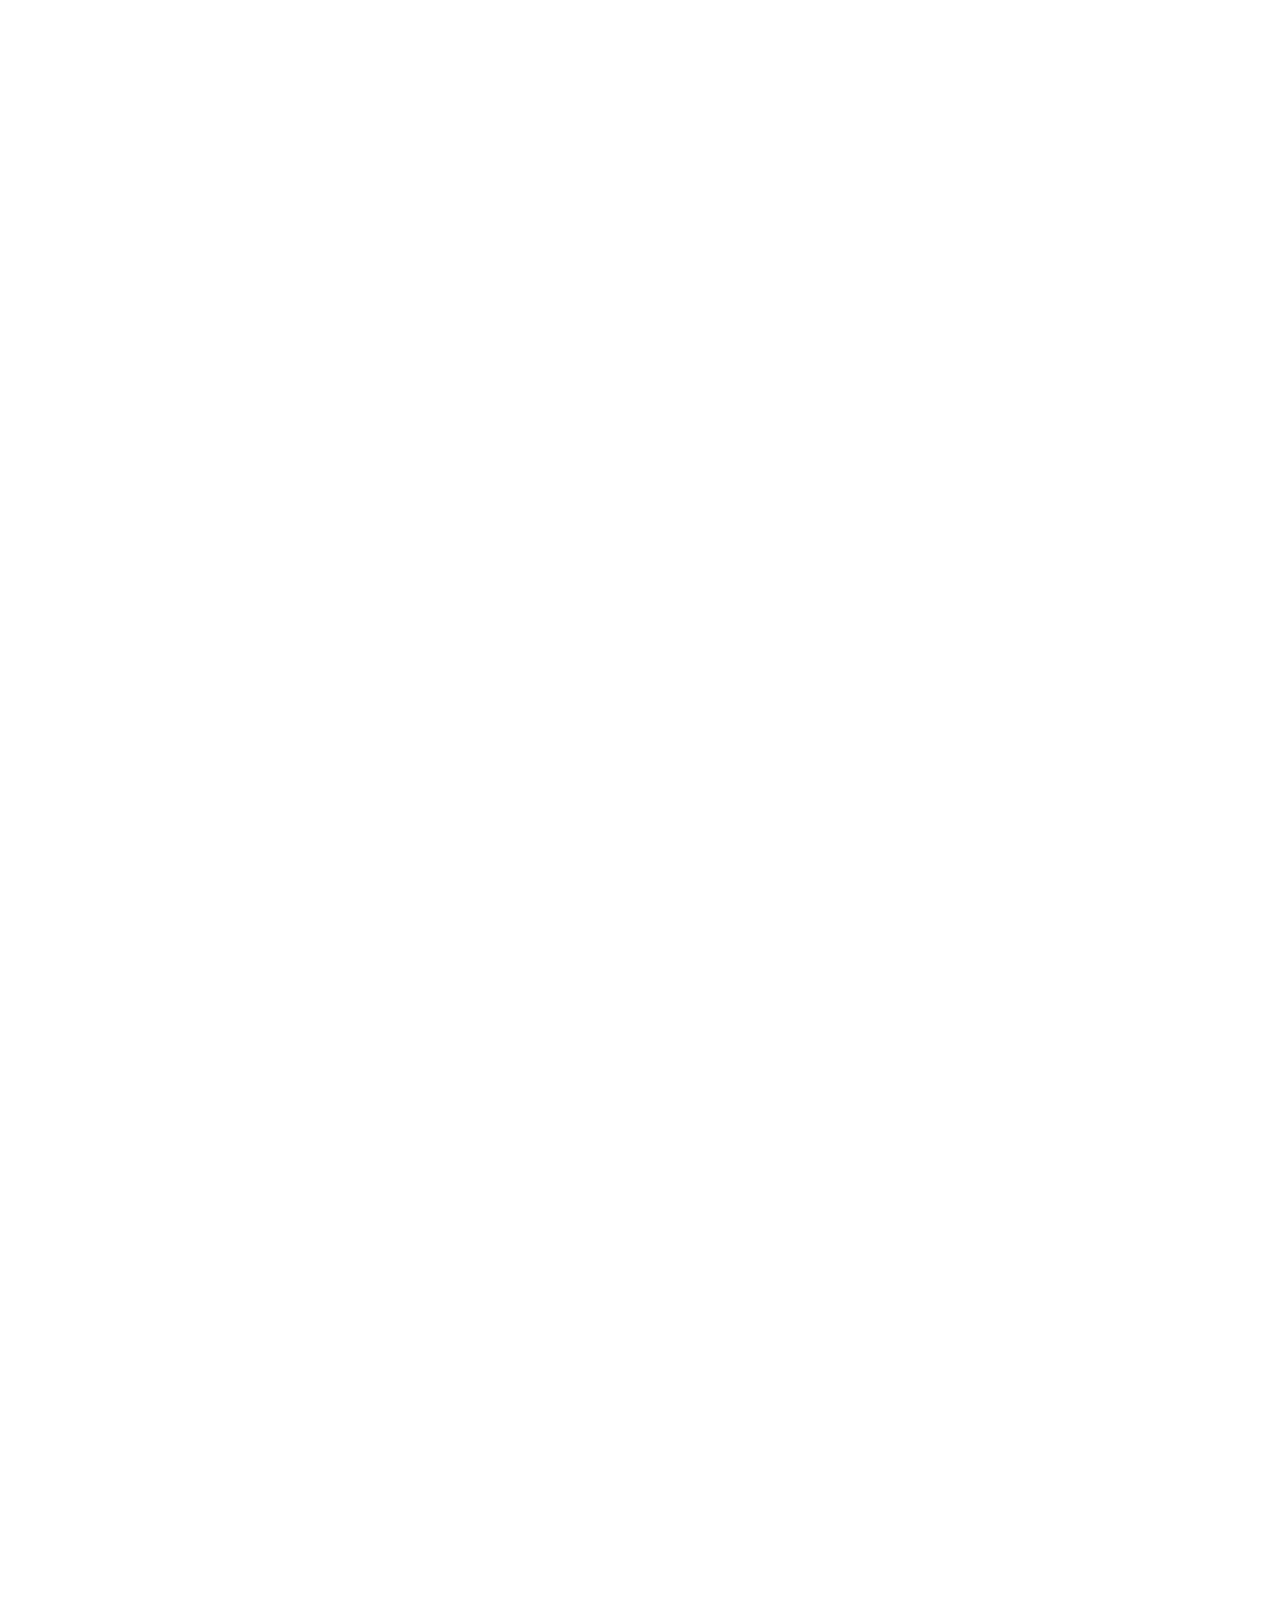
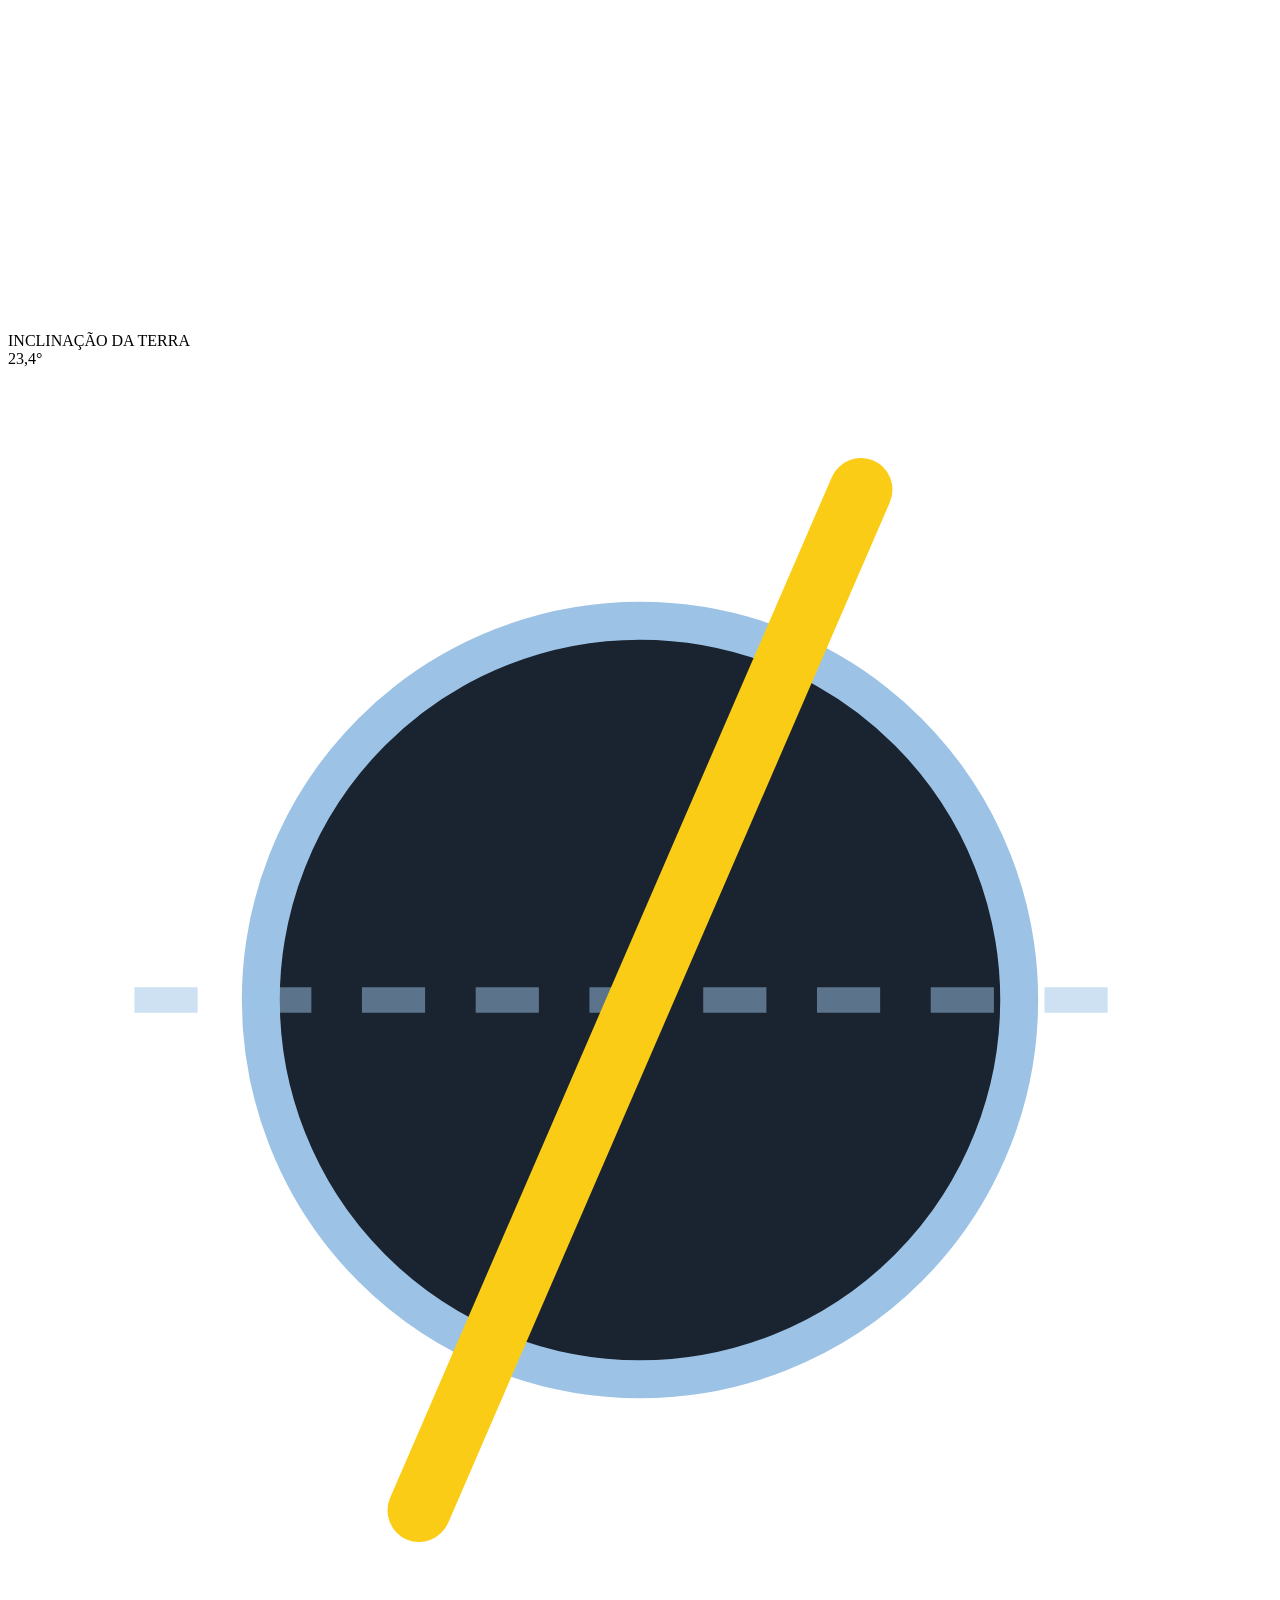
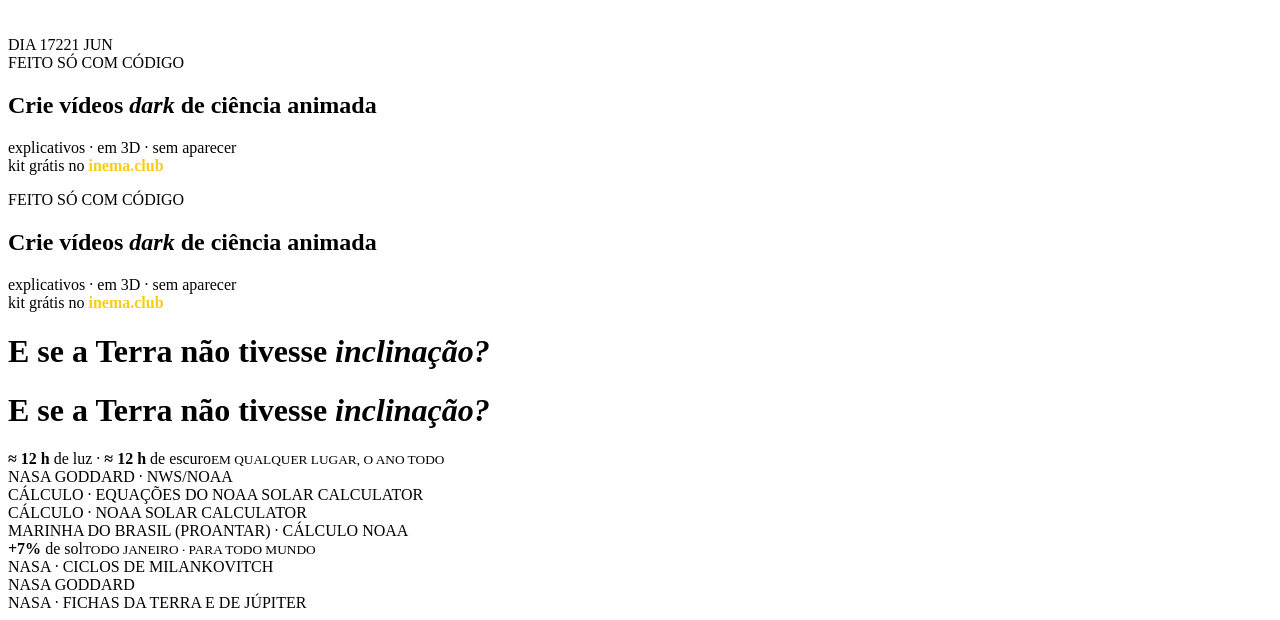
==== filmes/por-dentro/motor-jato/index.html @ 05b3f17b "claude-diretor 1.0.0: catálogo, escolher.py, instalar.sh, prompts PT, avaliação e top 10 Co-Authored" ====
<!doctype html>
<html lang="pt-BR" data-resolution="portrait">
<head>
<meta charset="UTF-8" />
<meta name="viewport" content="width=1080, height=1920" />
<script src="https://cdn.jsdelivr.net/npm/gsap@3.15.0/dist/gsap.min.js"></script>
<script type="importmap">{ "imports": { "three": "./motor/lib/three.module.min.js" } }</script>
<link rel="stylesheet" href="motor/reel.css" />
</head>
<body>
<div id="root" data-composition-id="main" data-start="0" data-duration="67.97" data-width="1080" data-height="1920">
  <canvas id="world" width="1080" height="1920"></canvas>

  <!-- o aparelho: fica na tela o reel inteiro -->
  <div id="aparelho">
    <div class="lbl">INCLINAÇÃO DA TERRA</div>
    <div class="linha">
      <div id="ap-num">23,4°</div>
      <svg viewBox="0 0 100 100" aria-hidden="true">
        <circle cx="50" cy="50" r="30" fill="#1a2330" stroke="#9cc3e6" stroke-width="3" />
        <line x1="10" y1="50" x2="90" y2="50" stroke="rgba(156,195,230,.5)" stroke-width="2" stroke-dasharray="5 4" />
        <g id="ap-eixo" transform="rotate(23.4 50 50)"><line x1="50" y1="6" x2="50" y2="94" stroke="#FACC15" stroke-width="5" stroke-linecap="round" /></g>
      </svg>
    </div>
    <div class="dia"><span id="ap-dia">DIA 172</span><span id="ap-data">21 JUN</span></div>
  </div>

  <!-- título: quadro 0 (capa) e de novo no fim, para o reel voltar ao começo -->
  <div class="chamada" data-de="0" data-ate="titulo.fim+0.6" data-sobe="nao"><span class="k">FEITO SÓ COM CÓDIGO</span><h2>Crie vídeos <em>dark</em> de ciência animada</h2><p>explicativos · em 3D · sem aparecer<br>kit grátis no <b style="color:#FACC15">inema.club</b></p></div>
  <div class="chamada" data-de="volta.fim+0.25" data-ate="99999" data-sobe="nao"><span class="k">FEITO SÓ COM CÓDIGO</span><h2>Crie vídeos <em>dark</em> de ciência animada</h2><p>explicativos · em 3D · sem aparecer<br>kit grátis no <b style="color:#FACC15">inema.club</b></p></div>
  <div class="titulo" data-de="0" data-ate="titulo.fim+0.6" data-sobe="nao"><h1>E se a Terra não tivesse <em>inclinação?</em></h1></div>
  <div class="titulo" data-de="volta.fim+0.25" data-ate="99999" data-sobe="nao"><h1>E se a Terra não tivesse <em>inclinação?</em></h1></div>

  <!-- números: uma linha curta, só quando a cena precisa; a fonte numa linha pequena -->
  <div class="dado" style="top:470px" data-de="doze-0.1" data-ate="b2-0.2"><b>≈ 12 h</b> de luz · <b>≈ 12 h</b> de escuro<small>EM QUALQUER LUGAR, O ANO TODO</small></div>
  <div class="fonte-linha" data-de="sombra+0.6" data-ate="b2-0.2">NASA GODDARD · NWS/NOAA</div>
  <div class="fonte-linha" data-de="poa+0.6" data-ate="b3-0.2">CÁLCULO · EQUAÇÕES DO NOAA SOLAR CALCULATOR</div>
  <div class="fonte-linha" data-de="manaus+0.6" data-ate="b4-0.2">CÁLCULO · NOAA SOLAR CALCULATOR</div>
  <div class="fonte-linha" data-de="ferraz+0.6" data-ate="b5-0.2">MARINHA DO BRASIL (PROANTAR) · CÁLCULO NOAA</div>
  <div class="dado" style="top:1130px" data-de="janeiro+0.3" data-ate="b6-0.2"><b>+7%</b> de sol<small>TODO JANEIRO · PARA TODO MUNDO</small></div>
  <div class="fonte-linha" data-de="planeta+0.4" data-ate="b6-0.2">NASA · CICLOS DE MILANKOVITCH</div>
  <div class="fonte-linha" data-de="polos+0.4" data-ate="b7-0.2">NASA GODDARD</div>
  <div class="fonte-linha" data-de="jupiter+0.4" data-ate="b8-0.2">NASA · FICHAS DA TERRA E DE JÚPITER</div>

  <div id="leg"></div>

  <audio id="som" class="clip" data-start="0" data-duration="67.97" data-track-index="10" data-volume="1" src="audio/terra/final.wav"></audio>
</div>
<script>
  const tl = gsap.timeline({ paused: true });
  tl.to({}, { duration: 67.97 }, 0);
  window.__timelines = window.__timelines || {}; window.__timelines["main"] = tl;
</script>
<script type="module" src="js/mundo.js"></script>
</body>
</html>
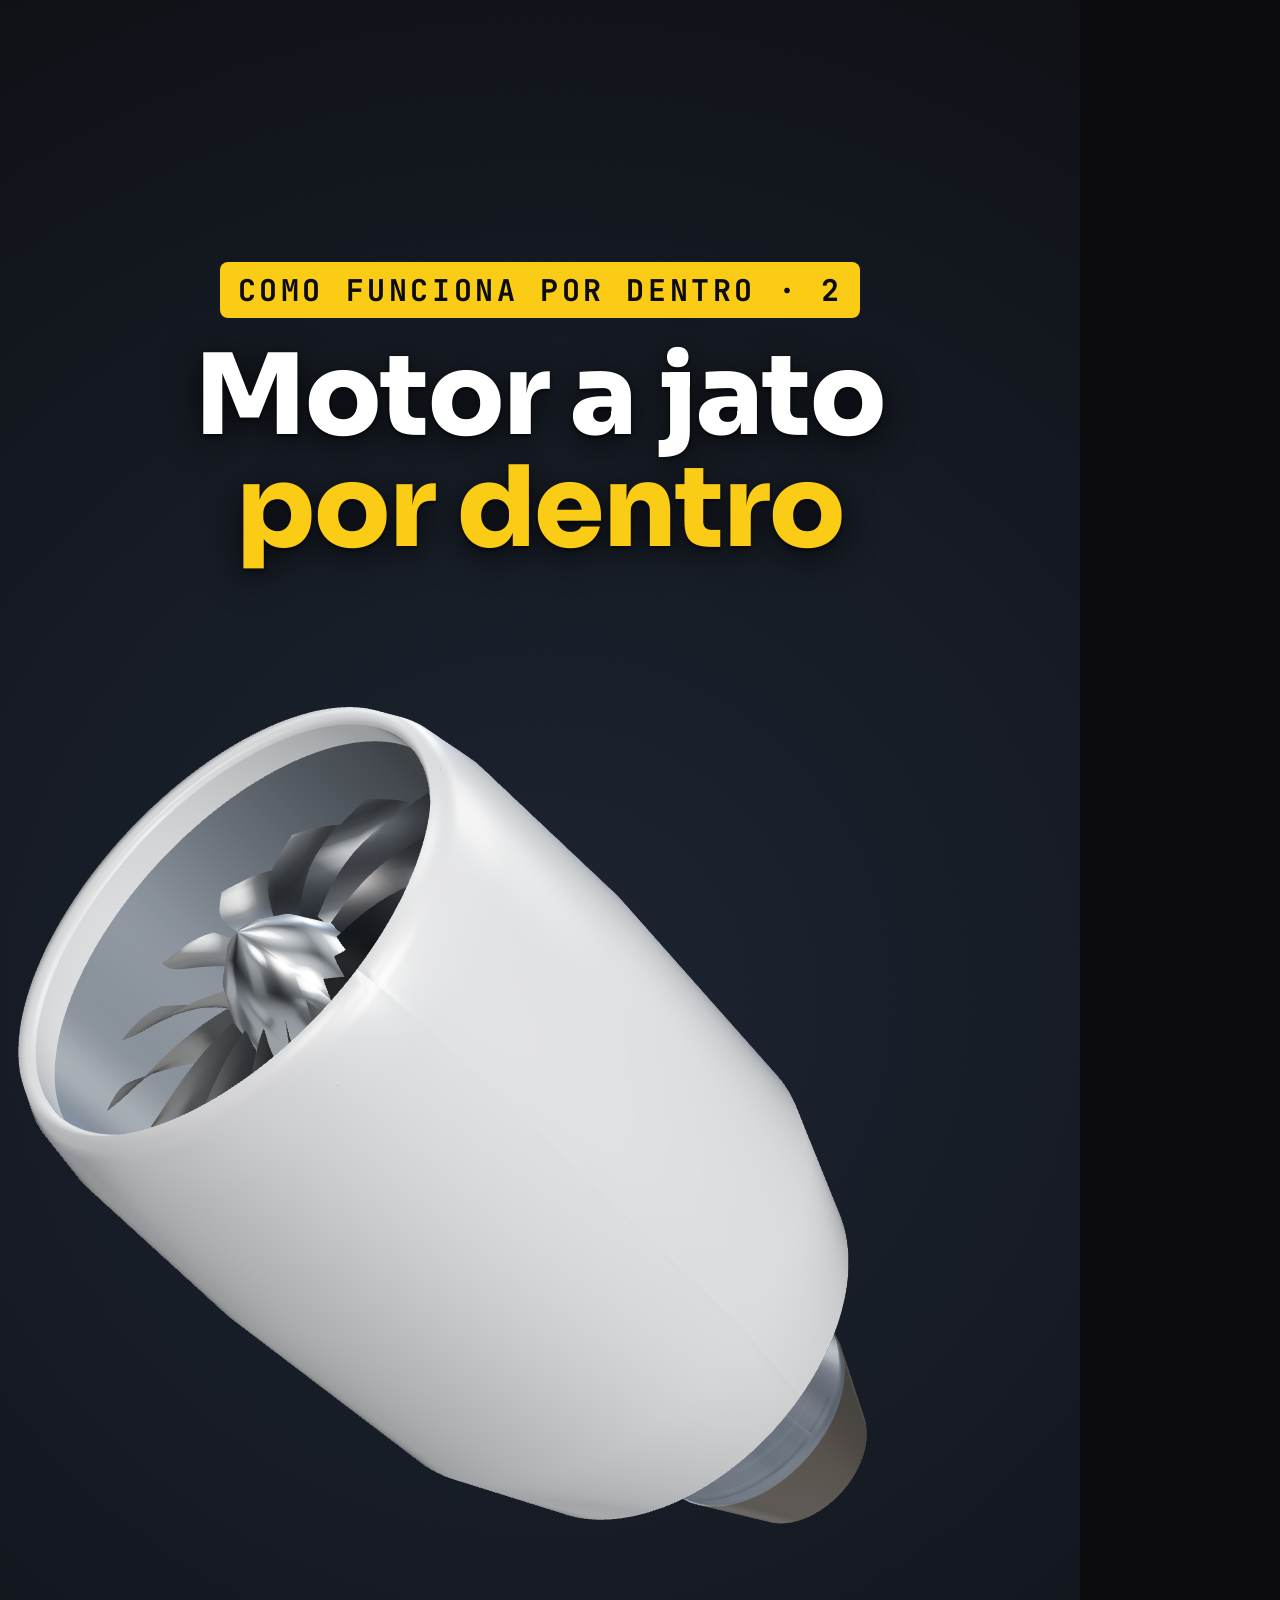
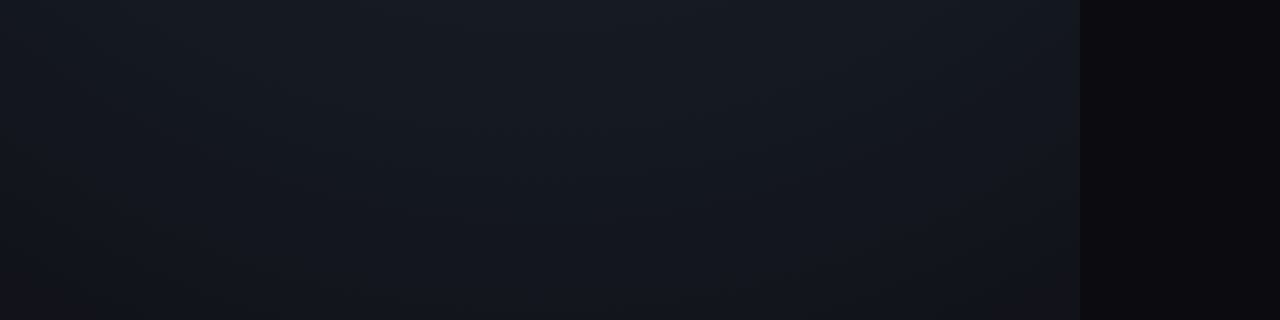
==== commit 257782c4: "por-dentro: série Como funciona por dentro — coração e motor a jato (3D em código, voz local) Fatos " ====
--- a/filmes/por-dentro/motor-jato/index.html
+++ b/filmes/por-dentro/motor-jato/index.html
@@ -6,49 +6,38 @@
 <script src="https://cdn.jsdelivr.net/npm/gsap@3.15.0/dist/gsap.min.js"></script>
 <script type="importmap">{ "imports": { "three": "./motor/lib/three.module.min.js" } }</script>
 <link rel="stylesheet" href="motor/reel.css" />
+<link rel="stylesheet" href="js/por-dentro.css" />
 </head>
 <body>
-<div id="root" data-composition-id="main" data-start="0" data-duration="67.97" data-width="1080" data-height="1920">
+<div id="root" data-composition-id="main" data-start="0" data-duration="49.43" data-width="1080" data-height="1920">
   <canvas id="world" width="1080" height="1920"></canvas>
+  <svg id="fios" width="1080" height="1920" viewBox="0 0 1080 1920" aria-hidden="true"></svg>
+  <div id="etis"></div>
 
-  <!-- o aparelho: fica na tela o reel inteiro -->
-  <div id="aparelho">
-    <div class="lbl">INCLINAÇÃO DA TERRA</div>
-    <div class="linha">
-      <div id="ap-num">23,4°</div>
-      <svg viewBox="0 0 100 100" aria-hidden="true">
-        <circle cx="50" cy="50" r="30" fill="#1a2330" stroke="#9cc3e6" stroke-width="3" />
-        <line x1="10" y1="50" x2="90" y2="50" stroke="rgba(156,195,230,.5)" stroke-width="2" stroke-dasharray="5 4" />
-        <g id="ap-eixo" transform="rotate(23.4 50 50)"><line x1="50" y1="6" x2="50" y2="94" stroke="#FACC15" stroke-width="5" stroke-linecap="round" /></g>
-      </svg>
-    </div>
-    <div class="dia"><span id="ap-dia">DIA 172</span><span id="ap-data">21 JUN</span></div>
-  </div>
+  <!-- capa (quadro 0) e volta no fim -->
+  <div class="pd-kicker" data-de="0" data-ate="titulo.fim+0.7" data-sobe="nao">COMO FUNCIONA POR DENTRO · 2</div>
+  <div class="titulo pd-titulo" data-de="0" data-ate="titulo.fim+0.7" data-sobe="nao"><h1>Motor a jato<br><em>por dentro</em></h1></div>
+  <div class="pd-kicker" data-de="volta.fim+0.2" data-ate="99999" data-sobe="nao">COMO FUNCIONA POR DENTRO · 2</div>
+  <div class="titulo pd-titulo" data-de="volta.fim+0.2" data-ate="99999" data-sobe="nao"><h1>Motor a jato<br><em>por dentro</em></h1></div>
 
-  <!-- título: quadro 0 (capa) e de novo no fim, para o reel voltar ao começo -->
-  <div class="chamada" data-de="0" data-ate="titulo.fim+0.6" data-sobe="nao"><span class="k">FEITO SÓ COM CÓDIGO</span><h2>Crie vídeos <em>dark</em> de ciência animada</h2><p>explicativos · em 3D · sem aparecer<br>kit grátis no <b style="color:#FACC15">inema.club</b></p></div>
-  <div class="chamada" data-de="volta.fim+0.25" data-ate="99999" data-sobe="nao"><span class="k">FEITO SÓ COM CÓDIGO</span><h2>Crie vídeos <em>dark</em> de ciência animada</h2><p>explicativos · em 3D · sem aparecer<br>kit grátis no <b style="color:#FACC15">inema.club</b></p></div>
-  <div class="titulo" data-de="0" data-ate="titulo.fim+0.6" data-sobe="nao"><h1>E se a Terra não tivesse <em>inclinação?</em></h1></div>
-  <div class="titulo" data-de="volta.fim+0.25" data-ate="99999" data-sobe="nao"><h1>E se a Terra não tivesse <em>inclinação?</em></h1></div>
+  <!-- números com fonte -->
+  <div class="dado pd-dado" style="top:300px" data-de="fan+3.2" data-ate="b2-0.2"><b>3,4 m</b> de ventilador<small>GE9X · MAIS LARGO QUE UM BOEING 737</small></div>
+  <div class="fonte-linha" data-de="fan+3.2" data-ate="b2-0.2">GE AEROSPACE · GE9X</div>
+  <div class="dado pd-dado" style="top:300px" data-de="bypass+1.6" data-ate="b3-0.2"><b>≈ 10×</b> mais ar por fora<small>DO QUE PELO NÚCLEO (GE9X)</small></div>
+  <div class="fonte-linha" data-de="bypass+1.6" data-ate="b3-0.2">GE AEROSPACE · NASA GLENN</div>
+  <div class="dado pd-dado" style="top:300px" data-de="compressor+1.2" data-ate="b4-0.2">pressão <b id="pressao">×1</b><small>ATÉ 60× A DE ENTRADA (GE9X)</small></div>
+  <div class="fonte-linha" data-de="compressor+1.2" data-ate="b4-0.2">GE AEROSPACE · GE9X</div>
+  <div class="fonte-linha" data-de="combustao+0.4" data-ate="b7-0.2">NASA GLENN · GUIA DE PROPULSÃO</div>
 
-  <!-- números: uma linha curta, só quando a cena precisa; a fonte numa linha pequena -->
-  <div class="dado" style="top:470px" data-de="doze-0.1" data-ate="b2-0.2"><b>≈ 12 h</b> de luz · <b>≈ 12 h</b> de escuro<small>EM QUALQUER LUGAR, O ANO TODO</small></div>
-  <div class="fonte-linha" data-de="sombra+0.6" data-ate="b2-0.2">NASA GODDARD · NWS/NOAA</div>
-  <div class="fonte-linha" data-de="poa+0.6" data-ate="b3-0.2">CÁLCULO · EQUAÇÕES DO NOAA SOLAR CALCULATOR</div>
-  <div class="fonte-linha" data-de="manaus+0.6" data-ate="b4-0.2">CÁLCULO · NOAA SOLAR CALCULATOR</div>
-  <div class="fonte-linha" data-de="ferraz+0.6" data-ate="b5-0.2">MARINHA DO BRASIL (PROANTAR) · CÁLCULO NOAA</div>
-  <div class="dado" style="top:1130px" data-de="janeiro+0.3" data-ate="b6-0.2"><b>+7%</b> de sol<small>TODO JANEIRO · PARA TODO MUNDO</small></div>
-  <div class="fonte-linha" data-de="planeta+0.4" data-ate="b6-0.2">NASA · CICLOS DE MILANKOVITCH</div>
-  <div class="fonte-linha" data-de="polos+0.4" data-ate="b7-0.2">NASA GODDARD</div>
-  <div class="fonte-linha" data-de="jupiter+0.4" data-ate="b8-0.2">NASA · FICHAS DA TERRA E DE JÚPITER</div>
+  <!-- fecho -->
+  <div class="pd-fecho" data-de="volta" data-ate="volta.fim+0.25" data-sobe="nao"><span class="k">SÉRIE</span><h2>Como funciona<br><em>por dentro</em></h2><p>tem mais no <b>inema.club</b></p></div>
 
   <div id="leg"></div>
-
-  <audio id="som" class="clip" data-start="0" data-duration="67.97" data-track-index="10" data-volume="1" src="audio/terra/final.wav"></audio>
+  <audio id="som" class="clip" data-start="0" data-duration="49.43" data-track-index="10" data-volume="1" src="audio/jato/final.wav"></audio>
 </div>
 <script>
   const tl = gsap.timeline({ paused: true });
-  tl.to({}, { duration: 67.97 }, 0);
+  tl.to({}, { duration: 49.43 }, 0);
   window.__timelines = window.__timelines || {}; window.__timelines["main"] = tl;
 </script>
 <script type="module" src="js/mundo.js"></script>
--- a/filmes/por-dentro/motor-jato/motor/reel.css
+++ b/filmes/por-dentro/motor-jato/motor/reel.css
@@ -0,0 +1,65 @@
+/* Estilo INEMA dos reels "E se…?" — valores do STYLE.md. Fontes locais (sem download na hora do render). */
+@font-face { font-family: Sora; src: url(fontes/Sora.ttf); font-weight: 100 900; }
+@font-face { font-family: Inter; src: url(fontes/Inter-Regular.ttf); font-weight: 400; }
+@font-face { font-family: Inter; src: url(fontes/Inter-Bold.ttf); font-weight: 700; }
+@font-face { font-family: "JetBrains Mono"; src: url(fontes/JetBrainsMono-Bold.ttf); font-weight: 700; }
+@font-face { font-family: Montserrat; src: url(fontes/Montserrat-Black.ttf); font-weight: 900; }
+
+:root {
+  --amarelo: #FACC15; --tinta: #ffffff; --mut: rgba(255,255,255,.78);
+  --painel: rgba(12,12,16,.74); --painel-leve: rgba(12,12,16,.56); --borda: rgba(156,195,230,.30);
+  --linha-ese: #9cc3e6; --trilho: #161c26;
+}
+* { margin: 0; padding: 0; box-sizing: border-box; }
+html, body { width: 1080px; height: 1920px; overflow: hidden; background: #0c0c10; }
+#root { position: relative; width: 100%; height: 100%; overflow: hidden; }
+#world { position: absolute; inset: 0; width: 1080px; height: 1920px; display: block; z-index: 1; }
+
+/* ===== v2 (06/11/2026): a cena explica, o texto só confirma ===== */
+
+/* aparelho pequeno (metade do v1), topo esquerdo */
+#aparelho { position: absolute; left: 56px; top: 180px; padding: 12px 16px 12px; z-index: 5; min-width: 230px;
+  background: rgba(12,12,16,.42); border: 1px solid rgba(156,195,230,.22); border-radius: 12px; color: var(--tinta);
+  font-family: "JetBrains Mono", monospace; font-weight: 700; }
+#aparelho .lbl { font-size: 18px; letter-spacing: .08em; color: var(--mut); }
+#aparelho .linha { display: flex; align-items: center; gap: 12px; margin-top: 2px; }
+#ap-num { font-size: 52px; line-height: 1; color: var(--amarelo); min-width: 150px; }
+#aparelho svg { width: 52px; height: 52px; flex: none; }
+#aparelho .dia { margin-top: 6px; font-size: 18px; letter-spacing: .04em; display: flex; justify-content: space-between; gap: 14px; }
+#ap-data { color: var(--mut); }
+
+/* título solto sobre a cena (sem painel), só sombra */
+.titulo { position: absolute; left: 60px; right: 60px; top: 330px; z-index: 6; text-align: center; opacity: 0; }
+.titulo h1 { font: 800 96px/1.04 Sora, sans-serif; color: #fff; letter-spacing: -.01em;
+  text-shadow: 0 2px 4px rgba(0,0,0,.55), 0 6px 28px rgba(0,0,0,.55); }
+.titulo h1 em { font-style: normal; color: var(--amarelo); }
+
+/* número que precisa de tela: uma linha curta, sem caixa */
+.dado { position: absolute; left: 0; right: 0; text-align: center; z-index: 6; opacity: 0;
+  font: 700 46px/1.15 "JetBrains Mono", monospace; color: #fff; letter-spacing: .02em;
+  text-shadow: 0 2px 4px rgba(0,0,0,.6), 0 4px 18px rgba(0,0,0,.5); }
+.dado b { color: var(--amarelo); font-weight: 700; }
+.dado small { display: block; font: 700 28px/1.3 "JetBrains Mono", monospace; color: rgba(255,255,255,.82); letter-spacing: .06em; }
+
+/* fonte: uma linha pequena acima da legenda */
+.fonte-linha { position: absolute; left: 0; right: 0; top: 1372px; text-align: center; z-index: 6; opacity: 0;
+  font: 700 28px "JetBrains Mono", monospace; letter-spacing: .05em; color: rgba(255,255,255,.72);
+  text-shadow: 0 1px 3px rgba(0,0,0,.8); }
+.fonte-linha::before { content: "◆ "; color: var(--amarelo); }
+
+/* legenda: uma linha, menor, sem contorno pesado */
+#leg { position: absolute; left: 50%; top: 1270px; z-index: 8; width: 980px; text-align: center; opacity: 0;
+  font: 700 58px/1.12 Inter, sans-serif; color: #fff; letter-spacing: -.005em;
+  text-shadow: 0 2px 4px rgba(0,0,0,.75), 0 6px 22px rgba(0,0,0,.55); transform: translateX(-50%); }
+#leg b { color: var(--amarelo); font-weight: 700; }
+
+/* chamada do quadro 0 (06/11/2026): vende a ideia do kit; some junto com o título e volta no fim (loop) */
+.chamada { position: absolute; left: 0; right: 0; top: 1300px; z-index: 7; text-align: center; opacity: 0; padding: 56px 56px 60px;
+  background: linear-gradient(180deg, rgba(12,12,16,0) 0%, rgba(12,12,16,.62) 22%, rgba(12,12,16,.62) 78%, rgba(12,12,16,0) 100%); }
+.chamada .k { display: inline-block; font: 700 30px "JetBrains Mono", monospace; letter-spacing: .12em; color: #0c0c10;
+  background: #FACC15; padding: 8px 18px; border-radius: 8px; }
+.chamada h2 { font: 800 82px/1.04 Sora, sans-serif; color: #fff; letter-spacing: -.01em; margin-top: 22px;
+  text-shadow: 0 2px 4px rgba(0,0,0,.6), 0 6px 24px rgba(0,0,0,.55); }
+.chamada h2 em { font-style: normal; color: #FACC15; }
+.chamada p { font: 700 36px/1.3 Inter, sans-serif; color: rgba(255,255,255,.92); margin-top: 18px;
+  text-shadow: 0 2px 6px rgba(0,0,0,.7); }
--- a/filmes/por-dentro/motor-jato/js/por-dentro.css
+++ b/filmes/por-dentro/motor-jato/js/por-dentro.css
@@ -0,0 +1,52 @@
+/* Série "Como funciona por dentro" — camada própria por cima do motor/reel.css (não editar o motor). */
+#fios { position: absolute; inset: 0; z-index: 4; pointer-events: none; }
+#etis { position: absolute; inset: 0; z-index: 5; pointer-events: none; }
+.eti { position: absolute; opacity: 0; font: 700 31px/1.08 Inter, sans-serif; color: #fff; letter-spacing: .01em;
+  text-transform: uppercase; padding: 9px 14px 10px; border-radius: 10px; white-space: nowrap;
+  background: rgba(12,12,16,.80); border: 1px solid rgba(255,255,255,.16); }
+.eti small { display: block; font: 700 28px/1.2 "JetBrains Mono", monospace; letter-spacing: .04em; color: rgba(255,255,255,.72); text-transform: none; margin-top: 3px; }
+.eti.q { border-color: #FACC15; }
+.eti.q::before { content: ""; position: absolute; left: -1px; top: -1px; bottom: -1px; width: 6px; background: #FACC15; border-radius: 10px 0 0 10px; }
+
+#monitor { position: absolute; left: 56px; top: 170px; z-index: 6; opacity: 0; padding: 12px 16px; min-width: 300px;
+  background: rgba(12,12,16,.55); border: 1px solid rgba(255,255,255,.16); border-radius: 12px; color: #fff;
+  font-family: "JetBrains Mono", monospace; font-weight: 700; }
+#monitor .lbl { font-size: 28px; letter-spacing: .1em; color: rgba(255,255,255,.75); }
+#monitor .linha { display: flex; align-items: center; gap: 8px; }
+#mo-bpm { font-size: 54px; line-height: 1; color: #FACC15; }
+#monitor .linha small { font-size: 28px; color: rgba(255,255,255,.75); align-self: flex-end; margin-bottom: 6px; }
+#monitor svg { width: 150px; height: 46px; margin-left: 8px; }
+#monitor .cont { font-size: 28px; color: rgba(255,255,255,.82); margin-top: 4px; }
+#monitor .cont b { color: #FACC15; }
+
+.pd-kicker { position: absolute; left: 0; right: 0; top: 262px; z-index: 7; text-align: center; opacity: 0;
+  font: 700 30px "JetBrains Mono", monospace; letter-spacing: .12em; color: #0c0c10; }
+.pd-kicker { width: max-content; margin: 0 auto; background: #FACC15; padding: 8px 18px; border-radius: 8px; }
+.pd-titulo { top: 340px; }
+.pd-titulo h1 { font-size: 112px; line-height: 1.0; }
+.pd-dado { font-size: 50px; }
+
+.pd-nota { position: absolute; left: 60px; right: 60px; top: 360px; z-index: 6; text-align: center; opacity: 0;
+  font: 700 28px/1.3 "JetBrains Mono", monospace; letter-spacing: .04em; color: rgba(255,255,255,.86);
+  text-shadow: 0 1px 4px rgba(0,0,0,.9); }
+.pd-nota i { display: inline-block; width: 22px; height: 22px; border-radius: 50%; vertical-align: -3px; margin-right: 6px; }
+.pd-nota i.az { background: #3d7be0; } .pd-nota i.vm { background: #e0303a; }
+
+.pd-som { position: absolute; z-index: 7; opacity: 0; font: 900 120px/1 Montserrat, sans-serif; color: #fff;
+  letter-spacing: .02em; text-shadow: 0 4px 22px rgba(0,0,0,.8); }
+#som-tum { left: 90px; top: 1040px; } #som-ta { right: 110px; top: 1040px; color: #FACC15; }
+
+.pd-fecho { position: absolute; left: 0; right: 0; top: 300px; z-index: 7; text-align: center; opacity: 0; }
+.pd-fecho .k { display: inline-block; font: 700 30px "JetBrains Mono", monospace; letter-spacing: .14em; color: #0c0c10;
+  background: #FACC15; padding: 8px 18px; border-radius: 8px; }
+.pd-fecho h2 { font: 800 92px/1.02 Sora, sans-serif; color: #fff; margin-top: 22px; text-shadow: 0 4px 24px rgba(0,0,0,.6); }
+.pd-fecho h2 em { font-style: normal; color: #FACC15; }
+.pd-fecho p { font: 700 44px/1.3 Inter, sans-serif; color: #fff; margin-top: 18px; text-shadow: 0 2px 8px rgba(0,0,0,.8); }
+.pd-fecho p b { color: #FACC15; }
+
+/* leitura sobre fundo claro (nacele): faixa escura atrás dos textos */
+#leg { width: auto; max-width: 980px; white-space: nowrap; padding: 4px 24px 10px; background: rgba(12,12,16,.62); border-radius: 14px; }
+.pd-dado { left: 50%; right: auto; translate: -50% 0; width: max-content; max-width: 1000px; padding: 12px 26px 14px; background: rgba(12,12,16,.72); border-radius: 14px; }
+.fonte-linha { left: 50%; right: auto; width: max-content; margin-left: 0; translate: -50% 0; padding: 4px 16px; background: rgba(12,12,16,.62); border-radius: 8px; }
+.pd-fecho { padding: 40px 0 46px; background: linear-gradient(180deg, rgba(12,12,16,0) 0%, rgba(12,12,16,.78) 18%, rgba(12,12,16,.78) 82%, rgba(12,12,16,0) 100%); }
+.pd-titulo h1 { text-shadow: 0 2px 4px rgba(0,0,0,.7), 0 8px 34px rgba(0,0,0,.75); }
